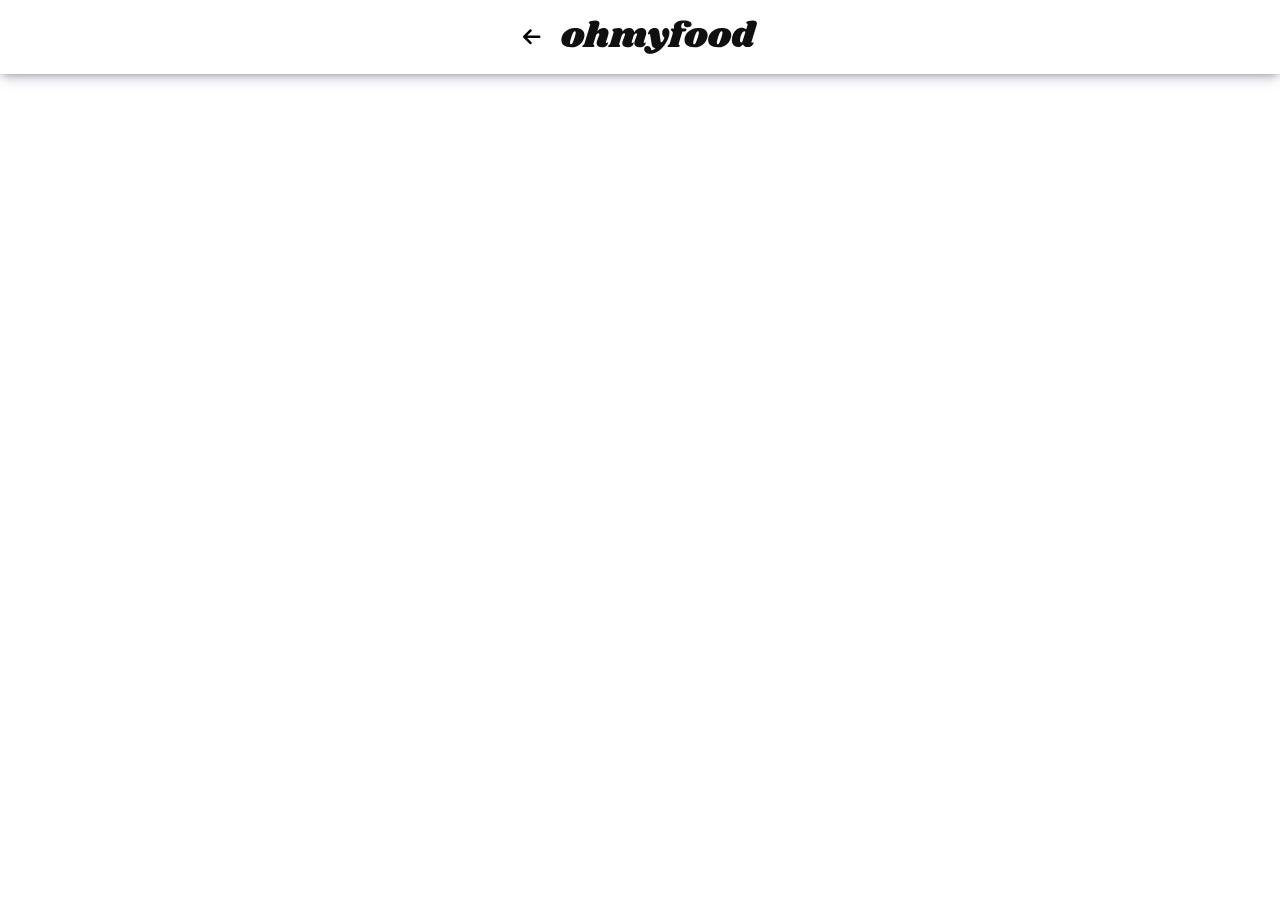
==== a_la_francaise.html @ b6e1cb0e "Ajout header pages menu" ====
<!DOCTYPE html>
<html lang="en">

<head>
    <meta charset="UTF-8">
    <meta http-equiv="X-UA-Compatible" content="IE=edge">
    <meta name="viewport" content="width=device-width, initial-scale=1.0">
    <title>ohmyfood | Carte du restaurant : À la française</title>
    <link rel="stylesheet" href="https://cdnjs.cloudflare.com/ajax/libs/font-awesome/6.0.0/css/all.min.css" />
    <link rel="stylesheet" href="public/css/style.css">
</head>

<body>
    <header class="header">
        <span class="header__icon"><i class="fas fa-arrow-left fa-lg"></i></span>
        <img src="public/assets/images/logo/ohmyfood@2x.svg" alt="" class="header__logo">
    </header>
</body>

</html>
---- public/css/style.css ----
@import url("https://fonts.googleapis.com/css2?family=Roboto:wght@300;400;500;700&family=Shrikhand&display=swap");
*,
*::before,
*::after {
  box-sizing: border-box;
}

html {
  scroll-behavior: smooth;
  font-size: 10px;
}

body {
  font-family: "Roboto", sans-serif;
  font-size: 1.6rem;
  margin: 0;
}

h1,
h2,
h3 {
  margin: 0;
}

a {
  text-decoration: none;
  color: inherit;
}

.header {
  display: flex;
  justify-content: center;
  align-items: center;
  padding: 2rem;
  gap: 2rem;
  box-shadow: rgba(50, 50, 93, 0.25) 0px 6px 12px -2px, rgba(0, 0, 0, 0.3) 0px 3px 7px -3px;
}

/*# sourceMappingURL=style.css.map */
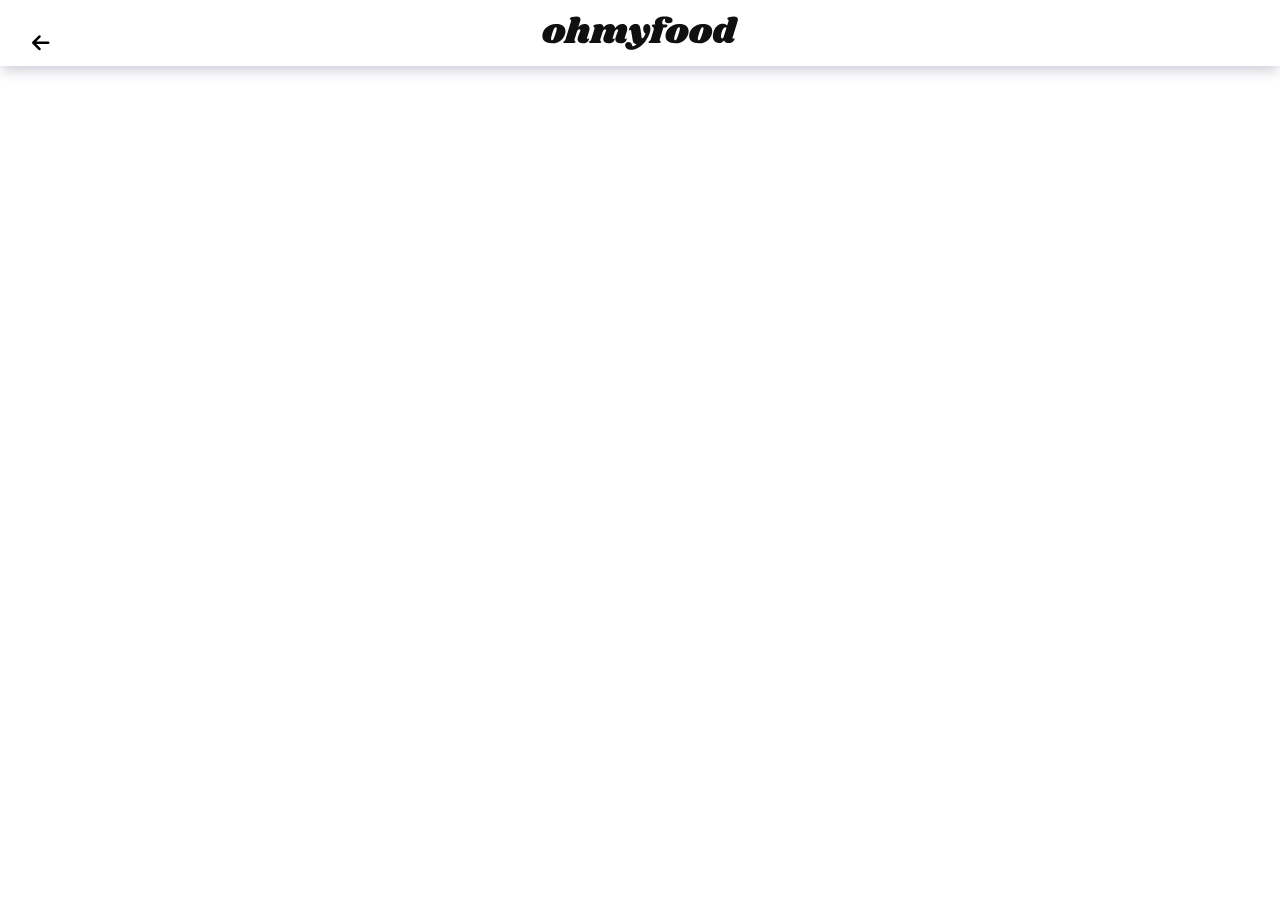
==== commit 2e6b0d4a: "Creation du loading spinner" ====
--- a/a_la_francaise.html
+++ b/a_la_francaise.html
@@ -11,6 +11,10 @@
 </head>
 
 <body>
+    <div class="loader">
+        <div class="loader__item"></div>
+    </div>
+
     <header class="header">
         <span class="header__icon"><i class="fas fa-arrow-left fa-lg"></i></span>
         <img src="public/assets/images/logo/ohmyfood@2x.svg" alt="" class="header__logo">
--- a/public/css/style.css
+++ b/public/css/style.css
@@ -3,16 +3,13 @@
 *::before,
 *::after {
   box-sizing: border-box;
-}
-
-html {
   scroll-behavior: smooth;
-  font-size: 10px;
-}
-
-body {
+}
+
+body,
+section,
+main {
   font-family: "Roboto", sans-serif;
-  font-size: 1.6rem;
   margin: 0;
 }
 
@@ -27,13 +24,424 @@
   color: inherit;
 }
 
+.btn {
+  padding: 1.2rem 1.6rem;
+  border-radius: 3rem;
+  opacity: 1;
+  background: linear-gradient(180deg, #FF79DA 0%, #9356DC 100%);
+  color: #fff;
+  font-weight: 500;
+  box-shadow: rgba(0, 0, 0, 0.3) 0px 2px 8px 0px;
+}
+.btn:hover {
+  cursor: pointer;
+  opacity: 0.8;
+  transition: 0.3s;
+  box-shadow: rgba(0, 0, 0, 0.8) 0px 2px 8px 0px;
+}
+
 .header {
   display: flex;
   justify-content: center;
   align-items: center;
-  padding: 2rem;
-  gap: 2rem;
-  box-shadow: rgba(50, 50, 93, 0.25) 0px 6px 12px -2px, rgba(0, 0, 0, 0.3) 0px 3px 7px -3px;
+  padding: 1rem;
+  z-index: 10;
+  position: relative;
+  box-shadow: rgba(50, 50, 93, 0.25) 0px 6px 12px -2px;
+}
+.header__title {
+  font-family: "Shrikhand", cursive;
+  font-weight: 500;
+  font-size: 2.25rem;
+}
+.header__icon {
+  position: absolute;
+  top: 50%;
+  left: 2rem;
+}
+
+.footer {
+  background: rgba(0, 0, 0, 0.8);
+  padding: 1rem;
+  color: #fff;
+}
+.footer__img {
+  filter: contrast(1) invert(1);
+  width: 120px;
+  margin: 1rem 0;
+}
+.footer__row {
+  padding: 0.6rem 0;
+}
+.footer .icon-link {
+  display: flex;
+  align-items: center;
+  gap: 1rem;
+}
+.footer .accent-link {
+  font-weight: 600;
+}
+
+@media (min-width: 769px) {
+  .footer__container {
+    display: flex;
+    justify-content: space-evenly;
+  }
+
+  .img__container {
+    display: flex;
+    justify-content: center;
+    align-items: center;
+  }
+}
+.location {
+  display: flex;
+  justify-content: center;
+  align-items: center;
+  gap: 1rem;
+  background-color: rgba(0, 0, 0, 0.1);
+  color: rgba(0, 0, 0, 0.7);
+}
+.location__city {
+  font-weight: 500;
+  font-size: 1.4rem;
+}
+
+.hero {
+  display: flex;
+  flex-direction: column;
+  align-items: center;
+  padding: 2.125rem;
+  background-color: #f6f6f6;
+  text-align: center;
+}
+.hero__box {
+  display: flex;
+  justify-content: center;
+  align-items: center;
+  flex-direction: column;
+  margin-bottom: 1.125rem;
+}
+.hero__title {
+  max-width: 300px;
+  font-size: 1.75rem;
+}
+.hero__text {
+  font-size: 1.25rem;
+  font-weight: 300;
+}
+
+.guides {
+  margin-top: 1.25rem;
+  padding: 1rem;
+}
+.guides h2 {
+  font-size: 1.75rem;
+  margin-bottom: 2rem;
+}
+.guides__box {
+  display: flex;
+  flex-direction: column;
+  gap: 1.5rem;
+  margin-inline: 0.6rem;
+}
+.guides__item {
+  display: flex;
+  align-items: center;
+  gap: 1rem;
+  flex: 1;
+  padding: 2rem 0;
+  position: relative;
+  border-radius: 2rem;
+  background-color: rgba(189, 187, 187, 0.1);
+  box-shadow: rgba(99, 99, 99, 0.2) 0px 2px 8px 0px;
+}
+.guides__item:hover {
+  background-color: rgba(147, 86, 220, 0.1);
+  cursor: pointer;
+  transition: 0.4s;
+  box-shadow: rgba(0, 0, 0, 0.8) 0px 2px 8px 0px;
+}
+.guides__item__circle {
+  position: absolute;
+  top: 50%;
+  left: -13px;
+  width: 30px;
+  height: 30px;
+  display: flex;
+  justify-content: center;
+  align-items: center;
+  transform: translateY(-50%);
+  background-color: #9356DC;
+  color: white;
+  padding: 0.6rem;
+  border-radius: 50%;
+  font-size: 1rem;
+}
+.guides__item__icon {
+  opacity: 0.6;
+  margin-left: 2.25rem;
+}
+.guides__item__icon:hover {
+  opacity: 1;
+  color: #9356DC;
+}
+.guides__item__txt {
+  font-weight: 600;
+}
+
+.resto {
+  margin-top: 4rem;
+  padding: 4rem 1rem 2rem 1rem;
+  background-color: #f6f6f6;
+}
+.resto h2 {
+  font-size: 1.75rem;
+  margin-bottom: 1rem;
+}
+.resto .card-container {
+  display: flex;
+  width: 100%;
+  flex-direction: column;
+  gap: 0.8rem;
+  margin-bottom: 4rem;
+}
+.resto .card-container .card {
+  background-color: #fff;
+  border-radius: 1.6rem;
+  box-shadow: rgba(99, 99, 99, 0.2) 0px 2px 8px 0px;
+  position: relative;
+}
+.resto .card-container .card:hover {
+  cursor: pointer;
+  opacity: 0.8;
+  transition: 0.3s;
+  box-shadow: rgba(0, 0, 0, 0.8) 0px 2px 8px 0px;
+}
+.resto .card-container .card .card__head {
+  width: 100%;
+  height: 180px;
+}
+.resto .card-container .card .card__head img {
+  width: 100%;
+  height: 100%;
+  object-fit: cover;
+  border-radius: 1.6rem 1.6rem 0 0;
+}
+.resto .card-container .card .card__body {
+  display: flex;
+  justify-content: space-between;
+  padding: 0 1.4rem;
+}
+.resto .card-container .card .card__body__desc {
+  padding: 1.6rem 0;
+}
+.resto .card-container .card .card__body__desc > * {
+  padding-block: 0.1rem;
+}
+.resto .card-container .card .card__body__desc p {
+  margin: 0;
+}
+.resto .card-container .card .card__body__icon {
+  align-self: center;
+  position: relative;
+}
+.resto .card-container .card .card__body__icon .fas {
+  font-size: 4rem;
+  color: transparent;
+  background: linear-gradient(180deg, red, blue);
+  -webkit-background-clip: text;
+}
+.resto .card-container .card--new::before {
+  content: "Nouveau";
+  position: absolute;
+  top: 15px;
+  right: 15px;
+  width: 100px;
+  padding: 0.5rem;
+  text-align: center;
+  font-weight: bold;
+  border-radius: 0.4rem;
+  background-color: #99E2D0;
+  color: #278870;
+}
+
+@media (min-width: 900px) {
+  .guides__box {
+    flex-direction: row;
+    flex-wrap: wrap;
+  }
+}
+@media (min-width: 1024px) {
+  .guides__item {
+    justify-content: center;
+  }
+
+  .guides__item__icon {
+    margin: 0;
+  }
+}
+@media (min-width: 1200px) {
+  .guides__box {
+    gap: 2rem;
+    padding: 0 10rem;
+  }
+}
+@media (min-width: 769px) {
+  .resto {
+    padding: 2rem 0.5rem;
+  }
+
+  .resto .card-container {
+    flex-direction: row;
+  }
+
+  .card {
+    width: 25%;
+  }
+}
+@media (min-width: 768px) {
+  .guides h2,
+.resto h2 {
+    display: flex;
+    justify-content: center;
+    align-items: center;
+  }
+
+  .resto h2 {
+    margin-bottom: 2rem;
+  }
+}
+.loader {
+  height: 100vh;
+  position: fixed;
+  left: 0;
+  right: 0;
+  top: 0;
+  bottom: 0;
+  background: #000;
+  z-index: 100;
+  margin: auto;
+  visibility: hidden;
+  animation: loader 3s;
+  display: flex;
+  justify-content: center;
+  align-items: center;
+}
+.loader__item {
+  width: 100px;
+  height: 100px;
+  border-radius: 50%;
+  background-image: #fff;
+  border-top: 10px solid #9356DC;
+  border-bottom: 10px solid #FF79DA;
+  animation: spinning-item 3s ease-in-out;
+}
+
+@keyframes loader {
+  0% {
+    visibility: visible;
+    opacity: 0.9;
+  }
+  70% {
+    opacity: 0.9;
+  }
+  100% {
+    opacity: 0;
+    visibility: hidden;
+  }
+}
+@keyframes spinning-item {
+  0% {
+    opacity: 1;
+    visibility: visible;
+  }
+  70% {
+    opacity: 1;
+  }
+  100% {
+    transform: rotate(360deg);
+    opacity: 0;
+    visibility: hidden;
+  }
+}
+.background {
+  height: 350px;
+}
+.background__img {
+  width: 100%;
+  height: 100%;
+  object-fit: cover;
+}
+
+.palette {
+  max-width: 1440px;
+  margin: 0 auto;
+  position: relative;
+  margin-top: -80px;
+  background-color: #f6f6f6;
+  border-radius: 3rem 3rem 0 0;
+}
+.palette__wrapper {
+  padding: 2rem 1rem;
+}
+.palette__title {
+  font-family: "Shrikhand";
+  font-weight: 400;
+  font-size: 2rem;
+}
+.dishes {
+  display: flex;
+  flex-direction: column;
+  gap: 1rem;
+  margin-top: 2rem;
+}
+.dishes__title {
+  position: relative;
+  text-transform: uppercase;
+  font-weight: 400;
+  margin-top: 1.6rem;
+}
+.dishes__title::after {
+  content: "";
+  position: absolute;
+  width: 65px;
+  height: 4px;
+  top: 28px;
+  left: 1px;
+  background: #99E2D0;
+}
+.dishes__menu {
+  background-color: #fff;
+  border-radius: 1rem;
+  padding: 0 1rem;
+  display: flex;
+  align-items: center;
+  justify-content: space-between;
+  box-shadow: rgba(99, 99, 99, 0.2) 0px 2px 8px 0px;
+}
+.dishes__menu__desc > * {
+  margin: 0;
+}
+.dishes__menu__desc p {
+  margin-top: 0.2rem;
+}
+.dishes__menu__desc, .dishes__menu__price {
+  padding: 1rem 0;
+}
+.dishes__menu__price {
+  align-self: flex-end;
+}
+
+.order-btn {
+  display: flex;
+  justify-content: center;
+  align-items: center;
+  margin-top: 2rem;
+}
+
+.order-btn .btn {
+  padding: 1.2rem 3rem;
 }
 
 /*# sourceMappingURL=style.css.map */
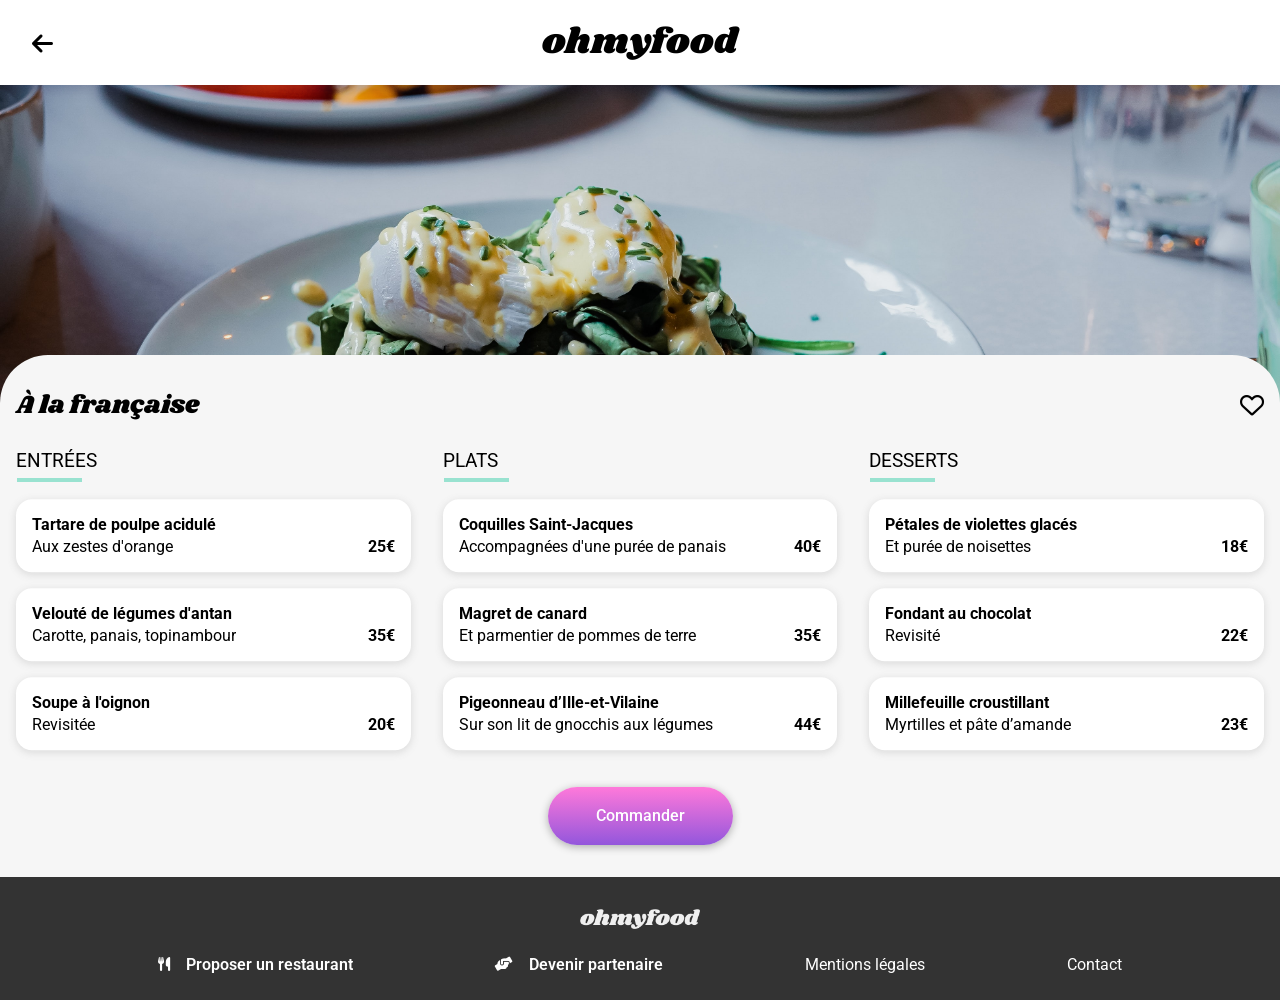
==== commit 42b70c2c: "Fix du contenu des pages de menu" ====
--- a/a_la_francaise.html
+++ b/a_la_francaise.html
@@ -1,24 +1,213 @@
 <!DOCTYPE html>
-<html lang="en">
+<html lang="fr">
 
 <head>
     <meta charset="UTF-8">
     <meta http-equiv="X-UA-Compatible" content="IE=edge">
     <meta name="viewport" content="width=device-width, initial-scale=1.0">
-    <title>ohmyfood | Carte du restaurant : À la française</title>
+    <title>ohmyfood | Carte du restaurant : La palette du goût</title>
     <link rel="stylesheet" href="https://cdnjs.cloudflare.com/ajax/libs/font-awesome/6.0.0/css/all.min.css" />
     <link rel="stylesheet" href="public/css/style.css">
 </head>
 
 <body>
-    <div class="loader">
+
+    <!-- <div class="loader">
         <div class="loader__item"></div>
-    </div>
-
-    <header class="header">
-        <span class="header__icon"><i class="fas fa-arrow-left fa-lg"></i></span>
-        <img src="public/assets/images/logo/ohmyfood@2x.svg" alt="" class="header__logo">
+    </div> -->
+
+    <!-- Header -->
+    <header>
+        <div class="header">
+            <a href="index.html">
+                <i class="header__icon fas fa-arrow-left fa-xl"></i>
+                <h1 class="header__title">ohmyfood</h1>
+            </a>
+        </div>
     </header>
+
+    <!-- Main Content -->
+    <main>
+        <!-- Background Image -->
+        <div class="background">
+            <img src="public/assets/images/restaurants/a-la-francaise.jpg" alt="" class="background__img">
+        </div>
+
+        <section class="palette">
+            <div class="palette__wrapper">
+                <div class="palette__header">
+                    <h2 class="palette__title">À la française</h2>
+                    <i class="far fa-heart fa-xl"></i>
+                </div>
+                <!-- 1 -->
+                <div class="menus-flex">
+                    <div class="starter">
+                        <h3 class="dishes__title">Entrées</h3>
+                        <div class="dishes">
+                            <div class="dishes__menu" id="menu-1">
+                                <div class="dishes__menu__desc">
+                                    <h4 class="dishes__menu__title">Tartare de poulpe acidulé</h4>
+                                    <p>Aux zestes d'orange</p>
+                                </div>
+                                <div class="dishes__menu__price">
+                                    <strong>25€</strong>
+                                </div>
+                                <div class="dishes__menu__checkbox">
+                                    <i class="fas fa-check-circle"></i>
+                                </div>
+                            </div>
+                            <div class="dishes__menu" id="menu-2">
+                                <div class="dishes__menu__desc">
+                                    <h4 class="dishes__menu__title">Velouté de légumes d'antan </h4>
+                                    <p>Carotte, panais, topinambour</p>
+                                </div>
+                                <div class="dishes__menu__price">
+                                    <strong>35€</strong>
+                                </div>
+                                <div class="dishes__menu__checkbox">
+                                    <i class="fas fa-check-circle"></i>
+                                </div>
+                            </div>
+                            <div class="dishes__menu" id="menu-3">
+                                <div class="dishes__menu__desc">
+                                    <h4 class="dishes__menu__title">Soupe à l'oignon</h4>
+                                    <p>Revisitée</p>
+                                </div>
+                                <div class="dishes__menu__price">
+                                    <strong>20€</strong>
+                                </div>
+                                <div class="dishes__menu__checkbox">
+                                    <i class="fas fa-check-circle"></i>
+                                </div>
+                            </div>
+                        </div>
+                    </div>
+                    <!-- 2 -->
+                    <div class="dish">
+                        <h3 class="dishes__title">Plats</h3>
+                        <div class="dishes">
+                            <div class="dishes__menu" id="menu-4">
+                                <div class="dishes__menu__desc">
+                                    <h4 class="dishes__menu__title">Coquilles Saint-Jacques</h4>
+                                    <p>Accompagnées d'une purée de panais</p>
+                                </div>
+                                <div class="dishes__menu__price">
+                                    <strong>40€</strong>
+                                </div>
+                                <div class="dishes__menu__checkbox">
+                                    <i class="fas fa-check-circle"></i>
+                                </div>
+                            </div>
+                            <div class="dishes__menu" id="menu-5">
+                                <div class="dishes__menu__desc">
+                                    <h4 class="dishes__menu__title">Magret de canard</h4>
+                                    <p>Et parmentier de pommes de terre</p>
+                                </div>
+                                <div class="dishes__menu__price">
+                                    <strong>35€</strong>
+                                </div>
+                                <div class="dishes__menu__checkbox">
+                                    <i class="fas fa-check-circle"></i>
+                                </div>
+                            </div>
+                            <div class="dishes__menu" id="menu-6">
+                                <div class="dishes__menu__desc">
+                                    <h4 class="dishes__menu__title">Pigeonneau d’Ille-et-Vilaine </h4>
+                                    <p>Sur son lit de gnocchis aux légumes</p>
+                                </div>
+                                <div class="dishes__menu__price">
+                                    <strong>44€</strong>
+                                </div>
+                                <div class="dishes__menu__checkbox">
+                                    <i class="fas fa-check-circle"></i>
+                                </div>
+                            </div>
+                        </div>
+                    </div>
+                    <!-- 3 -->
+                    <div class="desserts">
+                        <h3 class="dishes__title">Desserts</h3>
+                        <div class="dishes">
+                            <div class="dishes__menu" id="menu-7">
+                                <div class="dishes__menu__desc">
+                                    <h4 class="dishes__menu__title">Pétales de violettes glacés</h4>
+                                    <p>Et purée de noisettes</p>
+                                </div>
+                                <div class="dishes__menu__price">
+                                    <strong>18€</strong>
+                                </div>
+                                <div class="dishes__menu__checkbox">
+                                    <i class="fas fa-check-circle"></i>
+                                </div>
+                            </div>
+                            <div class="dishes__menu" id="menu-8">
+                                <div class="dishes__menu__desc">
+                                    <h4 class="dishes__menu__title">Fondant au chocolat</h4>
+                                    <p>Revisité</p>
+                                </div>
+                                <div class="dishes__menu__price">
+                                    <strong>22€</strong>
+                                </div>
+                                <div class="dishes__menu__checkbox">
+                                    <i class="fas fa-check-circle"></i>
+                                </div>
+                            </div>
+                            <div class="dishes__menu" id="menu-9">
+                                <div class="dishes__menu__desc">
+                                    <h4 class="dishes__menu__title">Millefeuille croustillant </h4>
+                                    <p>Myrtilles et pâte d’amande</p>
+                                </div>
+                                <div class="dishes__menu__price">
+                                    <strong>23€</strong>
+                                </div>
+                                <div class="dishes__menu__checkbox">
+                                    <i class="fas fa-check-circle"></i>
+                                </div>
+                            </div>
+                        </div>
+                    </div>
+                </div>
+                <!-- Bouton -->
+                <div class="order-btn">
+                    <a href="#resto">
+                        <div class="btn">
+                            Commander
+                        </div>
+                    </a>
+                </div>
+            </div>
+        </section>
+    </main>
+
+    <footer class="footer">
+        <div class="img__container">
+            <img src="public/assets/images/logo/ohmyfood.png" alt="" class="footer__img">
+        </div>
+        <div class="footer__container">
+            <div class="footer__row">
+                <a class="icon-link" href="#">
+                    <i class="fas fa-utensils fa-sm"></i>
+                    <span class="accent-link">Proposer un restaurant</span>
+                </a>
+            </div>
+            <div class="footer__row">
+                <a class="icon-link" href=""><i class="fas fa-handshake-angle fa-sm"></i>
+                    <span class="accent-link">Devenir partenaire</span>
+                </a>
+            </div>
+            <div class="footer__row">
+                <a href="#">
+                    <span>Mentions légales</span>
+                </a>
+            </div>
+            <div class="footer__row">
+                <a href="mailto:alexperrier.pro@gmail.com">
+                    <span>Contact</span>
+                </a>
+            </div>
+        </div>
+    </footer>
+
 </body>
 
 </html>
--- a/public/css/style.css
+++ b/public/css/style.css
@@ -191,68 +191,87 @@
 }
 
 .resto {
-  margin-top: 4rem;
+  margin-top: 2rem;
   padding: 4rem 1rem 2rem 1rem;
   background-color: #f6f6f6;
 }
 .resto h2 {
   font-size: 1.75rem;
-  margin-bottom: 1rem;
-}
-.resto .card-container {
-  display: flex;
-  width: 100%;
-  flex-direction: column;
+  margin-bottom: 2rem;
+}
+.resto__container {
+  display: flex;
+  flex-direction: column;
+  flex-wrap: wrap;
   gap: 0.8rem;
   margin-bottom: 4rem;
 }
-.resto .card-container .card {
+.resto__link {
+  width: 100%;
+}
+.resto__card {
   background-color: #fff;
   border-radius: 1.6rem;
+  position: relative;
+  display: flex;
+  flex-direction: column;
   box-shadow: rgba(99, 99, 99, 0.2) 0px 2px 8px 0px;
-  position: relative;
-}
-.resto .card-container .card:hover {
+}
+.resto__card:hover {
   cursor: pointer;
   opacity: 0.8;
   transition: 0.3s;
   box-shadow: rgba(0, 0, 0, 0.8) 0px 2px 8px 0px;
 }
-.resto .card-container .card .card__head {
-  width: 100%;
+.resto__card__head {
   height: 180px;
 }
-.resto .card-container .card .card__head img {
+.resto__card__head img {
   width: 100%;
   height: 100%;
   object-fit: cover;
   border-radius: 1.6rem 1.6rem 0 0;
 }
-.resto .card-container .card .card__body {
-  display: flex;
+.resto__card__body {
+  position: relative;
+  padding: 0 1.4rem;
+  display: flex;
+  align-items: center;
   justify-content: space-between;
-  padding: 0 1.4rem;
-}
-.resto .card-container .card .card__body__desc {
-  padding: 1.6rem 0;
-}
-.resto .card-container .card .card__body__desc > * {
-  padding-block: 0.1rem;
-}
-.resto .card-container .card .card__body__desc p {
+}
+.resto__card__desc {
+  padding: 1.4rem 0;
+}
+.resto__card__desc p {
   margin: 0;
 }
-.resto .card-container .card .card__body__icon {
-  align-self: center;
-  position: relative;
-}
-.resto .card-container .card .card__body__icon .fas {
-  font-size: 4rem;
-  color: transparent;
-  background: linear-gradient(180deg, red, blue);
-  -webkit-background-clip: text;
-}
-.resto .card-container .card--new::before {
+.resto__card__heart {
+  display: flex;
+  justify-content: center;
+  align-items: center;
+  width: 30px;
+}
+.resto__card__heart .heart {
+  cursor: pointer;
+  fill: #fff;
+  stroke: #000;
+  stroke-width: 30;
+}
+.resto__card__heart .heart-full {
+  width: 30px;
+  position: absolute;
+  fill: url(#gradient);
+  stroke: none;
+}
+.resto__card__heart .heart-empty {
+  width: 30px;
+  position: relative;
+}
+.resto__card__heart .heart-empty:hover {
+  opacity: 0;
+  transition: 0.5s;
+}
+.resto__new::before {
   content: "Nouveau";
   position: absolute;
   top: 15px;
@@ -288,16 +307,22 @@
   }
 }
 @media (min-width: 769px) {
-  .resto {
-    padding: 2rem 0.5rem;
-  }
-
-  .resto .card-container {
+  .resto__container {
     flex-direction: row;
-  }
-
-  .card {
-    width: 25%;
+    justify-content: center;
+  }
+
+  .resto__link {
+    width: 40%;
+  }
+}
+@media (min-width: 1200px) {
+  .resto__container {
+    justify-content: center;
+  }
+
+  .resto__link {
+    width: 20%;
   }
 }
 @media (min-width: 768px) {
@@ -332,7 +357,6 @@
   width: 100px;
   height: 100px;
   border-radius: 50%;
-  background-image: #fff;
   border-top: 10px solid #9356DC;
   border-bottom: 10px solid #FF79DA;
   animation: spinning-item 3s ease-in-out;
@@ -388,8 +412,19 @@
 .palette__title {
   font-family: "Shrikhand";
   font-weight: 400;
-  font-size: 2rem;
-}
+  font-size: 1.6rem;
+}
+.palette__header {
+  display: flex;
+  align-items: center;
+  justify-content: space-between;
+}
+
+.menus-flex {
+  display: flex;
+  flex-direction: column;
+}
+
 .dishes {
   display: flex;
   flex-direction: column;
@@ -418,7 +453,28 @@
   display: flex;
   align-items: center;
   justify-content: space-between;
+  position: relative;
   box-shadow: rgba(99, 99, 99, 0.2) 0px 2px 8px 0px;
+  animation: showing-menus 1s both;
+}
+.dishes__menu:hover > .dishes__menu__checkbox {
+  animation: slide-left 0.4s;
+  transform-origin: right;
+  display: flex;
+  justify-content: center;
+  align-items: center;
+}
+.dishes__menu:hover > .dishes__menu__checkbox i {
+  animation: icon-rotation 0.5s;
+}
+.dishes__menu:hover > .dishes__menu__price {
+  margin-right: 5rem;
+  transition: 0.2s ease-in-out;
+}
+.dishes__menu .dishes__menu__desc {
+  white-space: nowrap;
+  overflow: hidden;
+  text-overflow: ellipsis;
 }
 .dishes__menu__desc > * {
   margin: 0;
@@ -432,6 +488,19 @@
 .dishes__menu__price {
   align-self: flex-end;
 }
+.dishes__menu__checkbox {
+  background-color: #99E2D0;
+  border-radius: 0 1rem 1rem 0;
+  position: absolute;
+  display: none;
+  height: 100%;
+  padding: 0 1rem;
+  right: 0;
+}
+.dishes__menu__checkbox i {
+  color: #fff;
+  font-size: 2rem;
+}
 
 .order-btn {
   display: flex;
@@ -444,4 +513,78 @@
   padding: 1.2rem 3rem;
 }
 
+@keyframes showing-menus {
+  0% {
+    opacity: 0;
+    transform: translateY(0);
+  }
+  100% {
+    opacity: 1;
+    transform: translateY(-0.3rem);
+  }
+}
+#menu-1 {
+  animation-delay: 0.1s;
+}
+
+#menu-2 {
+  animation-delay: 0.2s;
+}
+
+#menu-3 {
+  animation-delay: 0.3s;
+}
+
+#menu-4 {
+  animation-delay: 0.4s;
+}
+
+#menu-5 {
+  animation-delay: 0.5s;
+}
+
+#menu-6 {
+  animation-delay: 0.6s;
+}
+
+#menu-7 {
+  animation-delay: 0.7s;
+}
+
+#menu-8 {
+  animation-delay: 0.8s;
+}
+
+#menu-9 {
+  animation-delay: 0.9s;
+}
+
+@keyframes slide-left {
+  0% {
+    transform: scaleX(0);
+  }
+  100% {
+    transform: scaleX(-50px);
+  }
+}
+@keyframes icon-rotation {
+  0% {
+    transform: rotate(0);
+  }
+  100% {
+    transform: rotate(360deg);
+  }
+}
+@media (min-width: 1200px) {
+  .menus-flex {
+    flex-direction: row;
+    justify-content: center;
+    gap: 2rem;
+  }
+
+  .starter, .dish, .desserts {
+    flex: 1;
+  }
+}
+
 /*# sourceMappingURL=style.css.map */
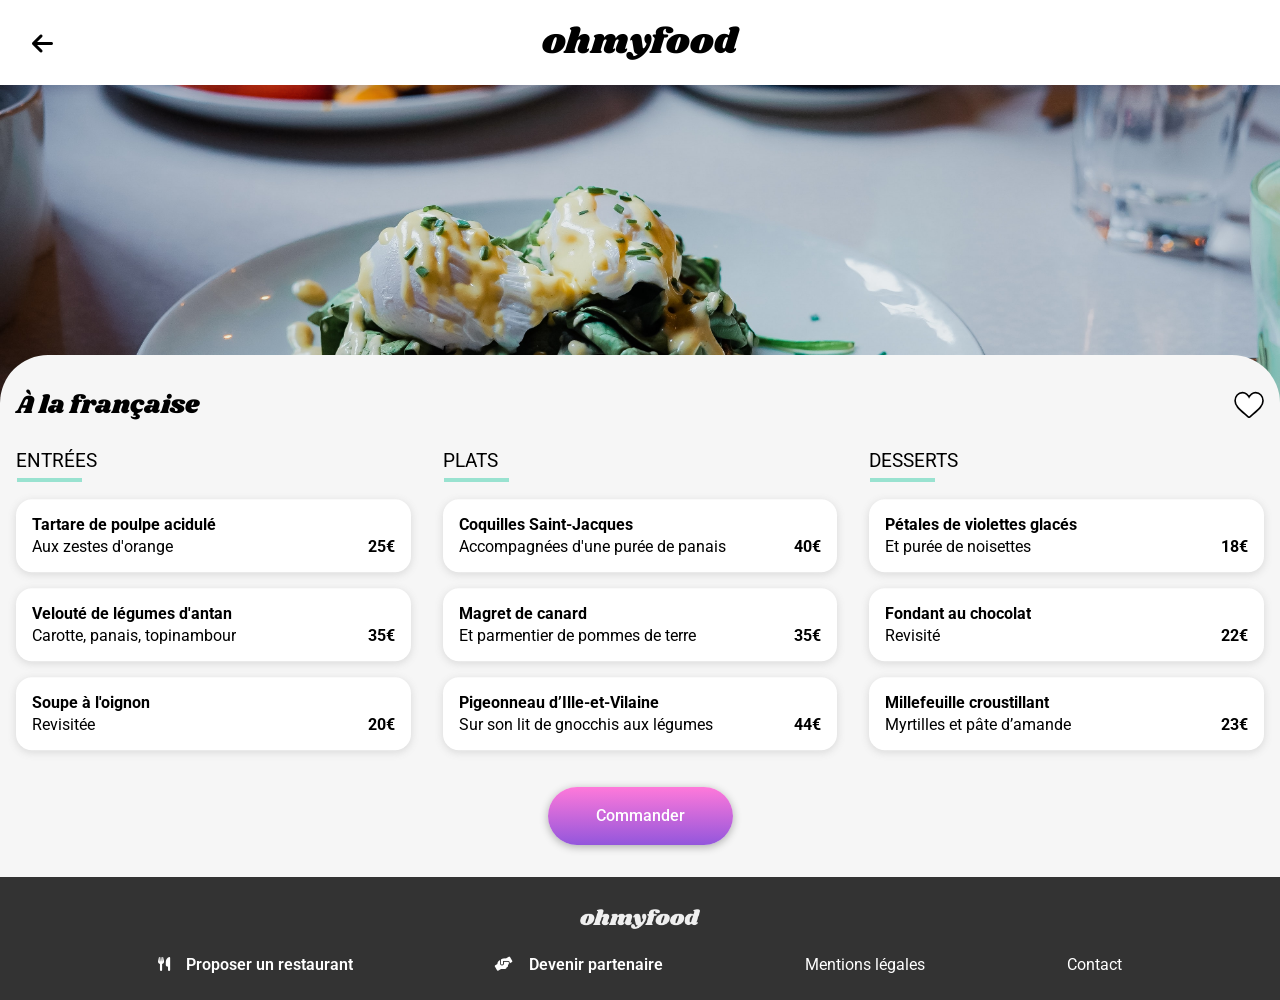
==== commit a86c2d52: "Fix : changement de valeur pour scaleX" ====
--- a/a_la_francaise.html
+++ b/a_la_francaise.html
@@ -37,7 +37,35 @@
             <div class="palette__wrapper">
                 <div class="palette__header">
                     <h2 class="palette__title">À la française</h2>
-                    <i class="far fa-heart fa-xl"></i>
+                    <div class="resto__card__heart">
+                        <svg class="heart heart-full" viewBox="-20 0 550 550" xml:space="preserve">
+                            <path d="M376,30c-27.783,0-53.255,8.804-75.707,26.168c-21.525,16.647-35.856,37.85-44.293,53.268
+                                   c-8.437-15.419-22.768-36.621-44.293-53.268C189.255,38.804,163.783,30,136,30C58.468,30,0,93.417,0,177.514
+                                   c0,90.854,72.943,153.015,183.369,247.118c18.752,15.981,40.007,34.095,62.099,53.414C248.38,480.596,252.12,482,256,482
+                                   s7.62-1.404,10.532-3.953c22.094-19.322,43.348-37.435,62.111-53.425C439.057,330.529,512,268.368,512,177.514
+                                   C512,93.417,453.532,30,376,30z"></path>
+                            <defs>
+                                <linearGradient id="gradient">
+                                    <stop offset="0%" stop-color="#9356DC"></stop>
+                                    <stop offset="100%" stop-color="#FF79DA"></stop>
+                                </linearGradient>
+                            </defs>
+                        </svg>
+
+                        <svg class="heart heart-empty" viewBox="-20 0 550 550" xml:space="preserve">
+                            <path d="M376,30c-27.783,0-53.255,8.804-75.707,26.168c-21.525,16.647-35.856,37.85-44.293,53.268
+                                   c-8.437-15.419-22.768-36.621-44.293-53.268C189.255,38.804,163.783,30,136,30C58.468,30,0,93.417,0,177.514
+                                   c0,90.854,72.943,153.015,183.369,247.118c18.752,15.981,40.007,34.095,62.099,53.414C248.38,480.596,252.12,482,256,482
+                                   s7.62-1.404,10.532-3.953c22.094-19.322,43.348-37.435,62.111-53.425C439.057,330.529,512,268.368,512,177.514
+                                   C512,93.417,453.532,30,376,30z"></path>
+                            <defs>
+                                <linearGradient>
+                                    <stop offset="0%" stop-color="#9356DC"></stop>
+                                    <stop offset="100%" stop-color="#FF79DA"></stop>
+                                </linearGradient>
+                            </defs>
+                        </svg>
+                    </div>
                 </div>
                 <!-- 1 -->
                 <div class="menus-flex">
--- a/public/css/style.css
+++ b/public/css/style.css
@@ -493,9 +493,13 @@
   border-radius: 0 1rem 1rem 0;
   position: absolute;
   display: none;
+  width: 60px;
   height: 100%;
   padding: 0 1rem;
   right: 0;
+}
+.dishes__menu__checkbox:hover {
+  cursor: pointer;
 }
 .dishes__menu__checkbox i {
   color: #fff;
@@ -559,12 +563,16 @@
   animation-delay: 0.9s;
 }
 
+#menu-10 {
+  animation-delay: 1s;
+}
+
 @keyframes slide-left {
   0% {
     transform: scaleX(0);
   }
   100% {
-    transform: scaleX(-50px);
+    transform: scaleX(1);
   }
 }
 @keyframes icon-rotation {
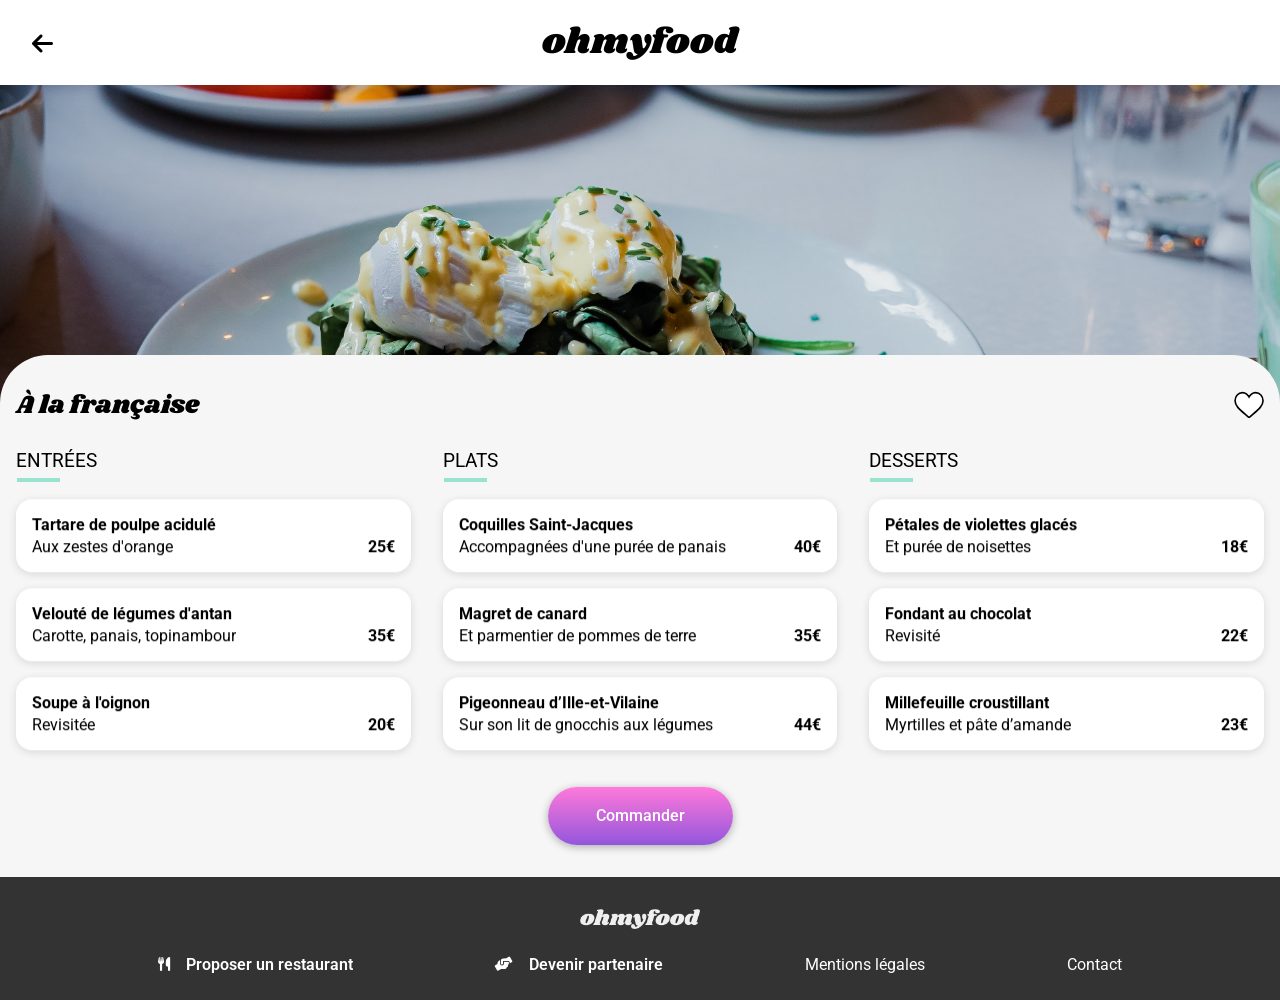
==== commit 650aea58: "fix : animation sur les menus" ====
--- a/public/css/style.css
+++ b/public/css/style.css
@@ -162,6 +162,10 @@
   transition: 0.4s;
   box-shadow: rgba(0, 0, 0, 0.8) 0px 2px 8px 0px;
 }
+.guides__item:hover > .guides__item__icon {
+  opacity: 1;
+  color: #9356DC;
+}
 .guides__item__circle {
   position: absolute;
   top: 50%;
@@ -182,10 +186,6 @@
   opacity: 0.6;
   margin-left: 2.25rem;
 }
-.guides__item__icon:hover {
-  opacity: 1;
-  color: #9356DC;
-}
 .guides__item__txt {
   font-weight: 600;
 }
@@ -267,7 +267,7 @@
   width: 30px;
   position: relative;
 }
-.resto__card__heart .heart-empty:hover {
+.resto__card__heart .heart-empty:active {
   opacity: 0;
   transition: 0.5s;
 }
@@ -324,6 +324,11 @@
   .resto__link {
     width: 20%;
   }
+
+  .resto__card__heart .heart-empty:hover {
+    opacity: 0;
+    transition: 0.5s;
+  }
 }
 @media (min-width: 768px) {
   .guides h2,
@@ -440,7 +445,7 @@
 .dishes__title::after {
   content: "";
   position: absolute;
-  width: 65px;
+  width: 43px;
   height: 4px;
   top: 28px;
   left: 1px;
@@ -458,7 +463,7 @@
   animation: showing-menus 1s both;
 }
 .dishes__menu:hover > .dishes__menu__checkbox {
-  animation: slide-left 0.4s;
+  animation: slide-left 0.4s both;
   transform-origin: right;
   display: flex;
   justify-content: center;
@@ -471,7 +476,14 @@
   margin-right: 5rem;
   transition: 0.2s ease-in-out;
 }
-.dishes__menu .dishes__menu__desc {
+.dishes__menu:not(:hover) > .dishes__menu__checkbox {
+  animation: slide-right 0.2s both;
+  transform-origin: right;
+  display: flex;
+  justify-content: center;
+  align-items: center;
+}
+.dishes__menu__desc {
   white-space: nowrap;
   overflow: hidden;
   text-overflow: ellipsis;
@@ -575,6 +587,23 @@
     transform: scaleX(1);
   }
 }
+@keyframes slide-right {
+  0% {
+    transform: scaleX(100%);
+  }
+  25% {
+    transform: scaleX(75%);
+  }
+  50% {
+    transform: scaleX(50%);
+  }
+  75% {
+    transform: scaleX(25%);
+  }
+  100% {
+    transform: scaleX(0%);
+  }
+}
 @keyframes icon-rotation {
   0% {
     transform: rotate(0);
